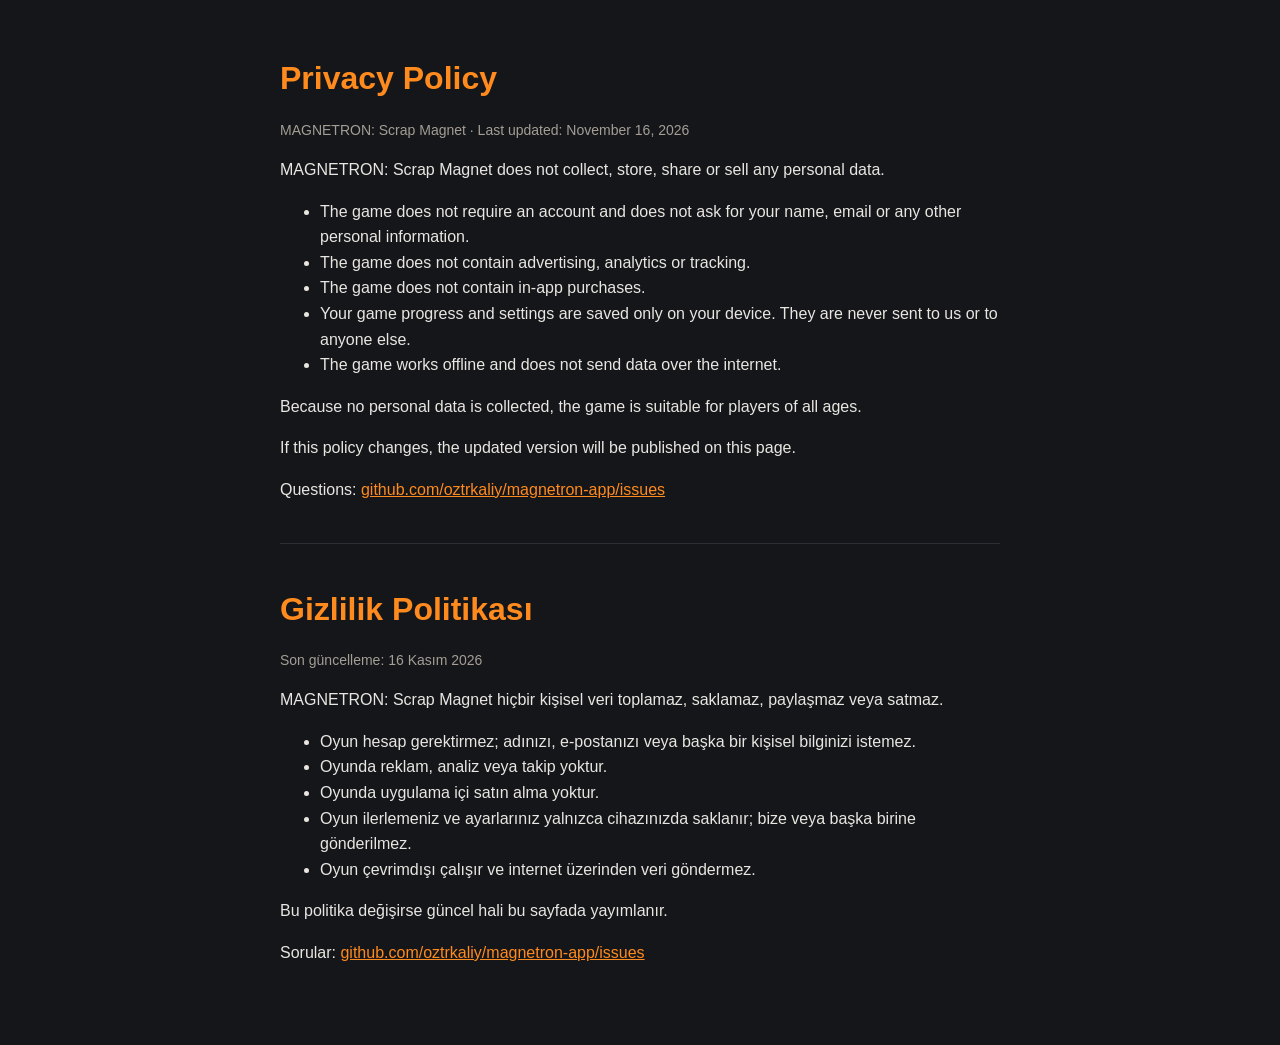
==== privacy.html @ 70dfc70e "Support and privacy policy pages" ====
<!doctype html><html lang="en"><head><meta charset="utf-8"><meta name="viewport" content="width=device-width,initial-scale=1">
<title>MAGNETRON Privacy Policy</title><link rel="stylesheet" href="style.css"></head><body><main>
<h1>Privacy Policy</h1><p class="muted">MAGNETRON: Scrap Magnet · Last updated: November 16, 2026</p>
<p>MAGNETRON: Scrap Magnet does not collect, store, share or sell any personal data.</p>
<ul>
<li>The game does not require an account and does not ask for your name, email or any other personal information.</li>
<li>The game does not contain advertising, analytics or tracking.</li>
<li>The game does not contain in-app purchases.</li>
<li>Your game progress and settings are saved only on your device. They are never sent to us or to anyone else.</li>
<li>The game works offline and does not send data over the internet.</li>
</ul>
<p>Because no personal data is collected, the game is suitable for players of all ages.</p>
<p>If this policy changes, the updated version will be published on this page.</p>
<p>Questions: <a href="https://github.com/oztrkaliy/magnetron-app/issues">github.com/oztrkaliy/magnetron-app/issues</a></p>
<hr>
<h1>Gizlilik Politikası</h1><p class="muted">Son güncelleme: 16 Kasım 2026</p>
<p>MAGNETRON: Scrap Magnet hiçbir kişisel veri toplamaz, saklamaz, paylaşmaz veya satmaz.</p>
<ul>
<li>Oyun hesap gerektirmez; adınızı, e-postanızı veya başka bir kişisel bilginizi istemez.</li>
<li>Oyunda reklam, analiz veya takip yoktur.</li>
<li>Oyunda uygulama içi satın alma yoktur.</li>
<li>Oyun ilerlemeniz ve ayarlarınız yalnızca cihazınızda saklanır; bize veya başka birine gönderilmez.</li>
<li>Oyun çevrimdışı çalışır ve internet üzerinden veri göndermez.</li>
</ul>
<p>Bu politika değişirse güncel hali bu sayfada yayımlanır.</p>
<p>Sorular: <a href="https://github.com/oztrkaliy/magnetron-app/issues">github.com/oztrkaliy/magnetron-app/issues</a></p>
</main></body></html>
---- style.css ----
:root{--bg:#14161a;--fg:#e9e6e1;--muted:#a49e95;--accent:#ff8a1e}
body{margin:0;background:var(--bg);color:var(--fg);font:16px/1.6 -apple-system,BlinkMacSystemFont,"Segoe UI",Roboto,sans-serif}
main{max-width:720px;margin:0 auto;padding:32px 16px 64px}
h1{color:var(--accent);margin-bottom:4px}h2{margin-top:32px}
a{color:var(--accent)}.muted{color:var(--muted);font-size:14px}
hr{border:0;border-top:1px solid #2a2d33;margin:40px 0}
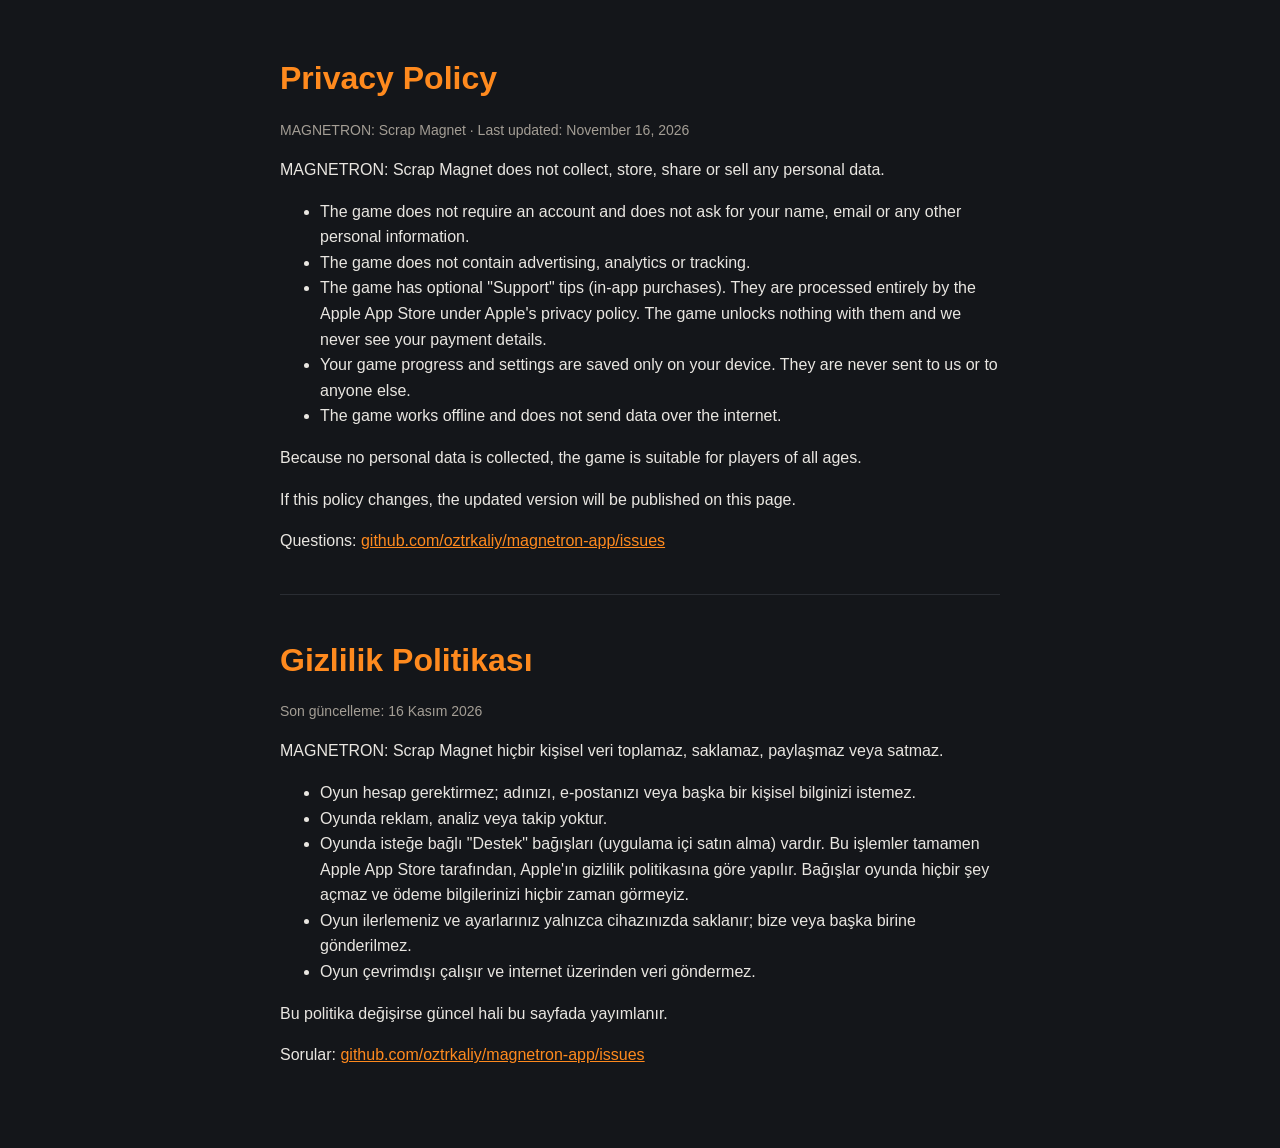
==== commit f9ab8392: "Mention optional Support tips (in-app purchases) in support and privacy pages Co-Authored-By: Claude" ====
--- a/privacy.html
+++ b/privacy.html
@@ -5,7 +5,7 @@
 <ul>
 <li>The game does not require an account and does not ask for your name, email or any other personal information.</li>
 <li>The game does not contain advertising, analytics or tracking.</li>
-<li>The game does not contain in-app purchases.</li>
+<li>The game has optional "Support" tips (in-app purchases). They are processed entirely by the Apple App Store under Apple's privacy policy. The game unlocks nothing with them and we never see your payment details.</li>
 <li>Your game progress and settings are saved only on your device. They are never sent to us or to anyone else.</li>
 <li>The game works offline and does not send data over the internet.</li>
 </ul>
@@ -18,7 +18,7 @@
 <ul>
 <li>Oyun hesap gerektirmez; adınızı, e-postanızı veya başka bir kişisel bilginizi istemez.</li>
 <li>Oyunda reklam, analiz veya takip yoktur.</li>
-<li>Oyunda uygulama içi satın alma yoktur.</li>
+<li>Oyunda isteğe bağlı "Destek" bağışları (uygulama içi satın alma) vardır. Bu işlemler tamamen Apple App Store tarafından, Apple'ın gizlilik politikasına göre yapılır. Bağışlar oyunda hiçbir şey açmaz ve ödeme bilgilerinizi hiçbir zaman görmeyiz.</li>
 <li>Oyun ilerlemeniz ve ayarlarınız yalnızca cihazınızda saklanır; bize veya başka birine gönderilmez.</li>
 <li>Oyun çevrimdışı çalışır ve internet üzerinden veri göndermez.</li>
 </ul>
